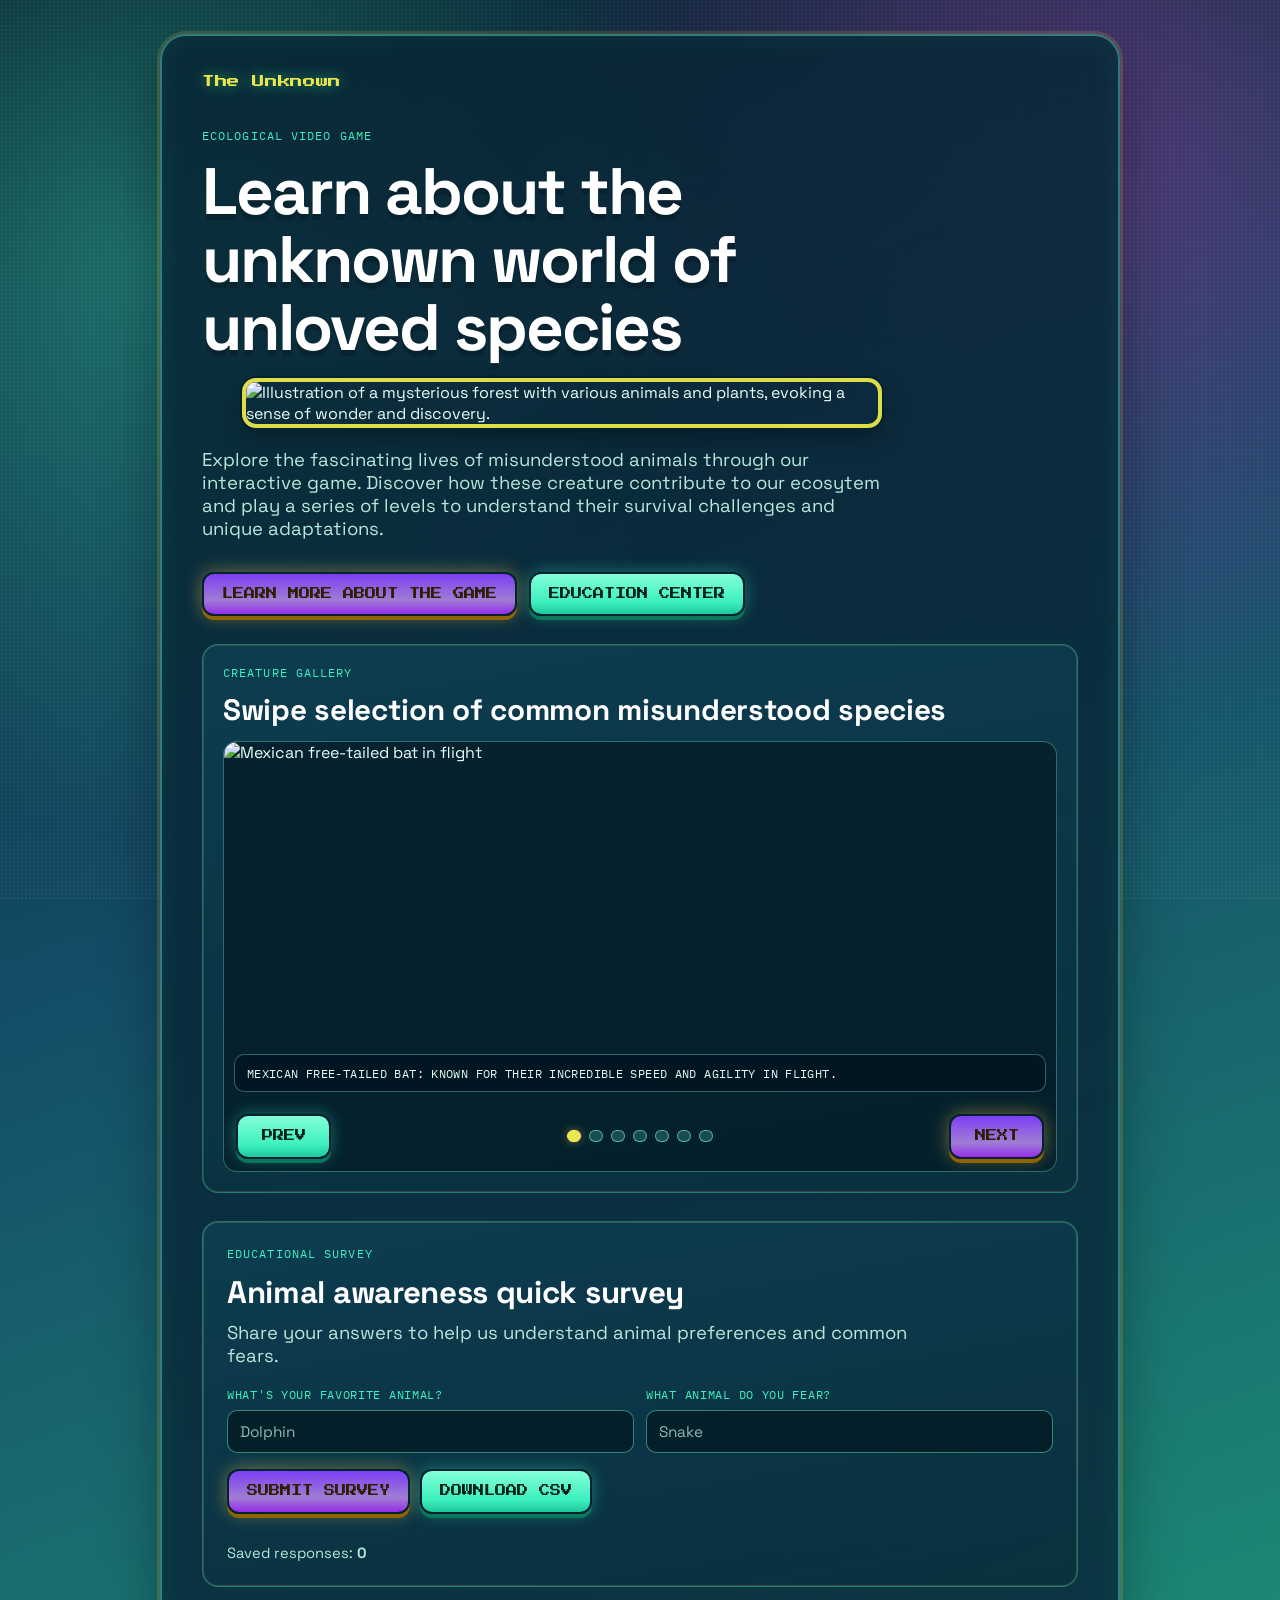
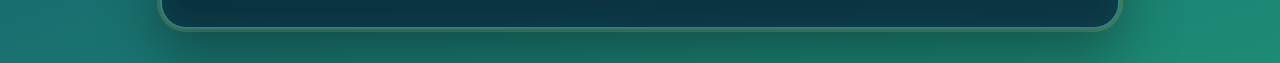
==== Project/index.html @ f9ee63fa "Set changes" ====
<!DOCTYPE html>
<html lang="en">
<head>
  <meta charset="UTF-8" />
  <meta name="viewport" content="width=device-width, initial-scale=1.0" />
  <title>Figma Style Landing</title>
  <link rel="preconnect" href="https://fonts.googleapis.com" />
  <link rel="preconnect" href="https://fonts.gstatic.com" crossorigin />
  <link href="https://fonts.googleapis.com/css2?family=Press+Start+2P&family=Space+Grotesk:wght@400;500;600;700&family=IBM+Plex+Mono:wght@400;500&display=swap" rel="stylesheet" />
  <link rel="stylesheet" href="Style.css" />
</head>
<body>
  <div class="noise"></div>
  <main class="page">
    <header class="top-bar">
      <span class="brand">The Unknown</span>
    </header>

    <section class="hero">
      <p class="eyebrow">Ecological Video Game</p>
      <h1>Learn about the unknown world of unloved species</h1>
      <figure class="hero-image">
        <img class="cover-image" src="Images/Video Game cover.png" width="600" height="350" alt="Illustration of a mysterious forest with various animals and plants, evoking a sense of wonder and discovery." />
      </figure>
      <p class="lead">
      Explore the fascinating lives of misunderstood animals through our interactive game. Discover how these creature contribute to our ecosytem and play a series of levels to understand their survival challenges and unique adaptations.
      </p>

      <div class="cta-row">
        <a class="btn btn-primary" href="Learn%20more%20about%20the%20game.html">Learn more about the game</a>
        <a class="btn btn-secondary" href="Education%20Center.html">Education Center</a>
      </div>
    </section>

    <section class="carousel" aria-label="Species image carousel">
      <div class="carousel-head">
        <p class="eyebrow">Creature Gallery</p>
        <h2>Swipe selection of common misunderstood species</h2>
      </div>

      <div class="carousel-track-wrap" id="animal-carousel" tabindex="0" aria-roledescription="carousel">
        <div class="carousel-track">
          <figure class="slide is-active">
            <img src="Images/Mexican free tailed bat.jpg" alt="Mexican free-tailed bat in flight" />
            <figcaption>Mexican free-tailed bat: Known for their incredible speed and agility in flight.</figcaption>
          </figure>
          <figure class="slide">
            <img src="Images/Jumping spider.jpeg" alt="Jumping spider" />
            <figcaption>Jumping spiders are known for their exceptional vision and agility.</figcaption>
          </figure>
          <figure class="slide">
            <img src="Images/Opposum.jpg" alt="Opossum"  />
            <figcaption>Opossums are marsupials known for their ability to play dead when threatened.</figcaption>
          </figure>
          <figure class="slide">
            <img src="Images/Rat snake.jpeg" alt="Rat snake" />
            <figcaption>Rat snakes are non-venomous and known for their agility.</figcaption>
          </figure>
          <figure class="slide">
            <img src="Images/great_white_smile_3x4.jpeg" alt="Great white shark" />
            <figcaption>Great white sharks are apex predators known for their size and power.</figcaption>
          </figure>
          <figure class="slide">
            <img class="vulture-image" src="Images/Vulture.jpg" alt="Vulture" />
            <figcaption>Vultures are scavenger birds known for their keen eyesight and ability to spot carrion from great distances.</figcaption>
          </figure>
          <figure class="slide">
            <img src="Images/Earth worms.jpg" alt="Earthworm" />
            <figcaption>Earthworms are important for soil health and are often overlooked.</figcaption>
          </figure>
        </div>

        <div class="carousel-controls">
          <button class="btn btn-secondary carousel-btn" id="prev-slide" type="button" aria-label="Previous image">Prev</button>
          <div class="carousel-dots" id="carousel-dots" aria-label="Slide selectors"></div>
          <button class="btn btn-primary carousel-btn" id="next-slide" type="button" aria-label="Next image">Next</button>
        </div>
      </div>
    </section>

   
     

    <section class="survey" aria-labelledby="survey-heading">
      <div class="survey-head">
        <p class="eyebrow">Educational Survey</p>
        <h2 id="survey-heading">Animal awareness quick survey</h2>
        <p class="lead survey-lead">
          Share your answers to help us understand animal preferences and common fears.
        </p>
      </div>

      <form id="animal-survey" class="survey-form" novalidate>
        <label class="field">
          <span>What's your favorite animal?</span>
          <input type="text" name="favoriteAnimal" placeholder="Dolphin" required />
        </label>

        <label class="field">
          <span>What animal do you fear?</span>
          <input type="text" name="fearedAnimal" placeholder="Snake" required />
        </label>

        <div class="survey-actions field-full">
          <button class="btn btn-primary" type="submit">Submit Survey</button>
          <button class="btn btn-secondary" id="download-data" type="button">Download CSV</button>
        </div>

        <p id="survey-status" class="survey-status" aria-live="polite"></p>
      </form>

      <p class="survey-count">Saved responses: <strong id="response-count">0</strong></p>
    </section>
  </main>

  <script>
    (function () {
      const form = document.getElementById("animal-survey");
      const status = document.getElementById("survey-status");
      const responseCount = document.getElementById("response-count");
      const downloadButton = document.getElementById("download-data");
      const storageKey = "animalEducationSurveyResponses";
      const carousel = document.getElementById("animal-carousel");
      const slides = Array.from(document.querySelectorAll(".slide"));
      const dotsContainer = document.getElementById("carousel-dots");
      const prevButton = document.getElementById("prev-slide");
      const nextButton = document.getElementById("next-slide");
      let currentSlide = 0;
      let autoPlay;

      function loadResponses() {
        try {
          return JSON.parse(localStorage.getItem(storageKey)) || [];
        } catch (error) {
          return [];
        }
      }

      function saveResponses(data) {
        localStorage.setItem(storageKey, JSON.stringify(data));
      }

      function updateCount() {
        responseCount.textContent = String(loadResponses().length);
      }

      function renderDots() {
        dotsContainer.innerHTML = "";
        slides.forEach((_, index) => {
          const dot = document.createElement("button");
          dot.type = "button";
          dot.className = "carousel-dot";
          dot.setAttribute("aria-label", `Go to slide ${index + 1}`);
          dot.addEventListener("click", () => showSlide(index));
          dotsContainer.appendChild(dot);
        });
      }

      function showSlide(index) {
        currentSlide = (index + slides.length) % slides.length;
        slides.forEach((slide, slideIndex) => {
          slide.classList.toggle("is-active", slideIndex === currentSlide);
        });

        const dots = dotsContainer.querySelectorAll(".carousel-dot");
        dots.forEach((dot, dotIndex) => {
          dot.classList.toggle("is-active", dotIndex === currentSlide);
        });
      }

      function startAutoPlay() {
        autoPlay = setInterval(() => {
          showSlide(currentSlide + 1);
        }, 4000);
      }

      function stopAutoPlay() {
        clearInterval(autoPlay);
      }

      function toCsv(rows) {
        const headers = ["timestamp", "favoriteAnimal", "fearedAnimal"];
        const csvRows = [headers.join(",")];

        rows.forEach((row) => {
          const values = headers.map((header) => {
            const value = row[header] || "";
            return `"${String(value).replaceAll('"', '""')}"`;
          });
          csvRows.push(values.join(","));
        });

        return csvRows.join("\n");
      }

      form.addEventListener("submit", (event) => {
        event.preventDefault();

        if (!form.checkValidity()) {
          status.textContent = "Please complete all required fields before submitting.";
          return;
        }

        const formData = new FormData(form);
        const entry = {
          timestamp: new Date().toISOString(),
          favoriteAnimal: formData.get("favoriteAnimal"),
          fearedAnimal: formData.get("fearedAnimal")
        };

        const responses = loadResponses();
        responses.push(entry);
        saveResponses(responses);
        form.reset();
        updateCount();
        status.textContent = "Survey submitted successfully. Thanks for sharing.";
      });

      downloadButton.addEventListener("click", () => {
        const responses = loadResponses();

        if (!responses.length) {
          status.textContent = "No responses yet to download.";
          return;
        }

        const blob = new Blob([toCsv(responses)], { type: "text/csv;charset=utf-8;" });
        const url = URL.createObjectURL(blob);
        const link = document.createElement("a");
        link.href = url;
        link.download = "animal-survey-responses.csv";
        document.body.appendChild(link);
        link.click();
        link.remove();
        URL.revokeObjectURL(url);
      });

      prevButton.addEventListener("click", () => {
        showSlide(currentSlide - 1);
      });

      nextButton.addEventListener("click", () => {
        showSlide(currentSlide + 1);
      });

      carousel.addEventListener("mouseenter", stopAutoPlay);
      carousel.addEventListener("mouseleave", startAutoPlay);
      carousel.addEventListener("focusin", stopAutoPlay);
      carousel.addEventListener("focusout", startAutoPlay);
      carousel.addEventListener("keydown", (event) => {
        if (event.key === "ArrowLeft") {
          showSlide(currentSlide - 1);
        }
        if (event.key === "ArrowRight") {
          showSlide(currentSlide + 1);
        }
      });

      renderDots();
      showSlide(0);
      startAutoPlay();

      updateCount();
    })();
  </script>

</body>
</html>
---- Project/Style.css ----
:root {
  --bg-1: #041927;
  --bg-2: #144d68;
  --bg-3: #1d8b75;
  --panel: rgba(8, 36, 52, 0.88);
  --panel-soft: rgba(12, 57, 72, 0.8);
  --line: rgba(114, 255, 220, 0.38);
  --ink: #e9fff8;
  --muted: #b6e8d9;
  --primary: #ebe64b;
  --secondary: #3df0bf;
  --danger: #ff6b6b;
  --radius-lg: 26px;
  --radius-md: 16px;
}

* {
  box-sizing: border-box;
}

html,
body {
  margin: 0;
  min-height: 100%;
}

body {
  font-family: "Space Grotesk", "Trebuchet MS", sans-serif;
  color: var(--ink);
  background:
    radial-gradient(circle at 12% 16%, rgba(61, 240, 191, 0.35), transparent 32%),
    radial-gradient(circle at 84% 10%, rgba(186, 56, 186, 0.38), transparent 30%),
    linear-gradient(160deg, var(--bg-1) 0%, var(--bg-2) 48%, var(--bg-3) 100%);
  display: grid;
  place-items: center;
  padding: 34px 16px;
  overflow-x: hidden;
}

.noise {
  position: fixed;
  inset: 0;
  background:
    radial-gradient(circle, rgba(255, 255, 255, 0.2) 1px, transparent 1.2px),
    repeating-linear-gradient(
      to right,
      rgba(114, 255, 220, 0.07) 0,
      rgba(114, 255, 220, 0.07) 1px,
      transparent 1px,
      transparent 30px
    ),
    repeating-linear-gradient(
      to bottom,
      rgba(114, 255, 220, 0.06) 0,
      rgba(114, 255, 220, 0.06) 1px,
      transparent 1px,
      transparent 30px
    );
  background-size: 4px 4px, 100% 100%, 100% 100%;
  opacity: 0.32;
  animation: stars-drift 16s linear infinite;
  pointer-events: none;
}

.page {
  width: min(960px, 100%);
  background: linear-gradient(155deg, var(--panel) 0%, rgba(10, 47, 63, 0.93) 100%);
  border: 2px solid var(--line);
  border-radius: var(--radius-lg);
  box-shadow:
    0 0 0 3px rgba(247, 201, 72, 0.16),
    0 28px 60px rgba(0, 0, 0, 0.35),
    inset 0 0 30px rgba(61, 240, 191, 0.08);
  padding: clamp(20px, 4vw, 40px);
  position: relative;
  overflow: hidden;
  animation: pop-in 680ms cubic-bezier(0.2, 0.8, 0.2, 1) both;
}

.page::before {
  content: "";
  position: absolute;
  inset: 0;
  background: linear-gradient(115deg, transparent 15%, rgba(247, 201, 72, 0.12) 48%, transparent 82%);
  transform: translateX(-120%);
  animation: shine-sweep 8s ease-in-out infinite;
  pointer-events: none;
}

.top-bar {
  display: flex;
  justify-content: space-between;
  align-items: center;
  margin-bottom: 40px;
}

.brand {
  font-family: "Press Start 2P", "IBM Plex Mono", monospace;
  font-size: clamp(0.6rem, 1.6vw, 0.78rem);
  letter-spacing: 0.05em;
  color: var(--primary);
  text-shadow: 0 0 14px rgb(47, 165, 114);
}

.ghost-link {
  color: var(--secondary);
  text-decoration: none;
  font-size: 0.88rem;
  font-family: "IBM Plex Mono", monospace;
  border: 1px solid rgba(61, 240, 191, 0.45);
  border-radius: 999px;
  padding: 6px 12px;
  transition: transform 160ms ease, box-shadow 160ms ease;
}

.ghost-link:hover {
  transform: translateY(-2px);
  box-shadow: 0 0 12px rgba(61, 240, 191, 0.45);
}

.hero {
  max-width: 720px;
}

.cover-image {
  border: 4px solid rgba(235, 230, 75, 0.95);
  border-radius: 14px;
  box-shadow: 0 0 0 2px rgba(2, 33, 48, 0.9), 0 10px 24px rgba(0, 0, 0, 0.3);
}

.eyebrow {
  margin: 0 0 14px;
  font-family: "IBM Plex Mono", monospace;
  font-size: 0.76rem;
  letter-spacing: 0.09em;
  text-transform: uppercase;
  color: var(--secondary);
}

h1 {
  margin: 0;
  line-height: 1.04;
  font-size: clamp(2.2rem, 6vw, 4.1rem);
  letter-spacing: -0.03em;
  max-width: 14ch;
  color: #ffffff;
  text-shadow: 0 6px 0 rgba(0, 0, 0, 0.18);
}

.lead {
  margin: 20px 0 0;
  max-width: 58ch;
  font-size: clamp(1rem, 1.9vw, 1.16rem);
  color: var(--muted);
}

.cta-row {
  margin-top: 32px;
  display: flex;
  flex-wrap: wrap;
  gap: 12px;
}

.carousel {
  margin-top: 28px;
  background: linear-gradient(170deg, rgba(13, 62, 82, 0.95), rgba(10, 48, 62, 0.9));
  border: 1px solid rgba(61, 240, 191, 0.36);
  border-radius: var(--radius-md);
  padding: clamp(14px, 2vw, 20px);
  box-shadow: inset 0 0 0 1px rgba(247, 201, 72, 0.16);
}

.carousel-head h2 {
  margin: 0;
  line-height: 1.1;
  letter-spacing: -0.01em;
  font-size: clamp(1.25rem, 2.6vw, 1.85rem);
  color: #ffffff;
}

.carousel-track-wrap {
  margin-top: 14px;
  border-radius: 14px;
  border: 1px solid rgba(114, 255, 220, 0.35);
  background: rgba(4, 30, 41, 0.82);
  overflow: hidden;
}

.carousel-track {
  position: relative;
  min-height: clamp(220px, 40vw, 360px);
}

.slide {
  position: absolute;
  inset: 0;
  margin: 0;
  opacity: 0;
  transform: scale(1.02);
  transition: opacity 320ms ease, transform 320ms ease;
  pointer-events: none;
}

.slide.is-active {
  opacity: 1;
  transform: scale(1);
  pointer-events: auto;
}

.slide img {
  width: 100%;
  height: 100%;
  object-fit: cover;
  display: block;
  filter: saturate(1.08) contrast(1.03);
}

.slide img.vulture-image {
  height: 84%;
  object-position: center top;
}

.slide figcaption {
  position: absolute;
  left: 10px;
  right: 10px;
  bottom: 10px;
  margin: 0;
  padding: 10px 12px;
  border-radius: 10px;
  border: 1px solid rgba(114, 255, 220, 0.35);
  background: rgba(2, 20, 31, 0.78);
  color: #dffff4;
  font-family: "IBM Plex Mono", monospace;
  font-size: clamp(0.65rem, 1.8vw, 0.78rem);
  letter-spacing: 0.03em;
  text-transform: uppercase;
}

.carousel-controls {
  display: flex;
  align-items: center;
  justify-content: space-between;
  gap: 10px;
  padding: 12px;
}

.carousel-btn {
  min-width: 95px;
}

.carousel-dots {
  display: flex;
  align-items: center;
  justify-content: center;
  gap: 8px;
}

.carousel-dot {
  width: 12px;
  height: 12px;
  border-radius: 999px;
  border: 1px solid rgba(114, 255, 220, 0.6);
  background: rgba(114, 255, 220, 0.2);
  cursor: pointer;
  transition: transform 120ms ease, background 120ms ease, box-shadow 120ms ease;
}

.carousel-dot:hover {
  transform: scale(1.1);
}

.carousel-dot.is-active {
  background: var(--primary);
  border-color: #ffe587;
  box-shadow: 0 0 10px rgba(247, 201, 72, 0.45);
}

.btn {
  display: inline-flex;
  align-items: center;
  justify-content: center;
  border: 2px solid #032130;
  border-radius: 12px;
  padding: 12px 18px;
  font-family: "Press Start 2P", "IBM Plex Mono", monospace;
  font-size: clamp(0.58rem, 1.7vw, 0.7rem);
  line-height: 1.5;
  text-transform: uppercase;
  text-decoration: none;
  cursor: pointer;
  transition: transform 90ms linear, box-shadow 140ms ease, filter 140ms ease;
}

.btn:active {
  transform: translateY(3px);
}

.btn-primary {
  color: #2b2000;
  background: linear-gradient(180deg, #7d3ef3 0%, #a07dd4 65%, #942de9 100%);
  box-shadow: 0 4px 0 #8e6500, 0 0 18px rgba(247, 201, 72, 0.45);
}

.btn-secondary {
  color: #022219;
  background: linear-gradient(180deg, #83ffd9 0%, #3df0bf 70%, #20c89b 100%);
  box-shadow: 0 4px 0 #09795d, 0 0 16px rgba(61, 240, 191, 0.38);
}

.btn:hover {
  transform: translateY(-2px) scale(1.01);
  filter: saturate(1.06);
}

.stats-grid {
  margin-top: 36px;
  display: grid;
  grid-template-columns: repeat(3, minmax(0, 1fr));
  gap: 12px;
}

.stat-card {
  background: linear-gradient(160deg, rgba(13, 62, 82, 0.84), var(--panel-soft));
  border: 1px solid rgba(114, 255, 220, 0.35);
  border-radius: var(--radius-md);
  padding: 16px 14px;
  animation: float-card 3.8s ease-in-out infinite;
}

.stat-card:nth-child(2) {
  animation-delay: 0.22s;
}

.stat-card:nth-child(3) {
  animation-delay: 0.46s;
}

.stat-label {
  margin: 0;
  color: var(--muted);
  font-size: 0.78rem;
  text-transform: uppercase;
  letter-spacing: 0.06em;
  font-family: "IBM Plex Mono", monospace;
}

.stat-value {
  margin: 8px 0 0;
  font-size: clamp(1.25rem, 3vw, 1.75rem);
  font-weight: 700;
  color: #ffffff;
}

.survey {
  margin-top: 28px;
  background: linear-gradient(170deg, rgba(13, 62, 82, 0.95), rgba(10, 48, 62, 0.9));
  border: 1px solid rgba(61, 240, 191, 0.36);
  border-radius: var(--radius-md);
  padding: clamp(16px, 2.2vw, 24px);
  box-shadow: inset 0 0 0 1px rgba(247, 201, 72, 0.2);
}

.survey-head h2 {
  margin: 0;
  line-height: 1.1;
  letter-spacing: -0.01em;
  font-size: clamp(1.3rem, 2.8vw, 1.95rem);
  max-width: 26ch;
  color: #ffffff;
}

.survey-lead {
  margin-top: 12px;
}

.survey-form {
  margin-top: 20px;
  display: grid;
  grid-template-columns: repeat(2, minmax(0, 1fr));
  gap: 12px;
}

.field {
  display: grid;
  gap: 8px;
}

.field span {
  font-family: "IBM Plex Mono", monospace;
  font-size: 0.74rem;
  color: var(--secondary);
  text-transform: uppercase;
  letter-spacing: 0.06em;
}

.field input,
.field select,
.field textarea {
  width: 100%;
  border: 1px solid rgba(114, 255, 220, 0.45);
  border-radius: 10px;
  background: rgba(4, 30, 41, 0.94);
  color: #dffff4;
  font-family: "Space Grotesk", "Trebuchet MS", sans-serif;
  font-size: 0.96rem;
  padding: 11px 12px;
  transition: box-shadow 150ms ease, border-color 150ms ease;
}

.field input::placeholder,
.field textarea::placeholder {
  color: rgba(182, 232, 217, 0.76);
}

.field textarea {
  resize: vertical;
  min-height: 110px;
}

.field input:focus,
.field select:focus,
.field textarea:focus {
  outline: none;
  border-color: var(--primary);
  box-shadow: 0 0 0 2px rgba(247, 201, 72, 0.24), 0 0 14px rgba(247, 201, 72, 0.18);
}

.field-full {
  grid-column: 1 / -1;
}

.survey-actions {
  display: flex;
  flex-wrap: wrap;
  gap: 10px;
  margin-top: 4px;
}

.survey-status {
  margin: 4px 0 0;
  color: var(--primary);
  font-size: 0.93rem;
}

.survey-count {
  margin: 14px 0 0;
  color: var(--muted);
  font-size: 0.92rem;
}

@keyframes pop-in {
  from {
    opacity: 0;
    transform: translateY(14px) scale(0.985);
  }
  to {
    opacity: 1;
    transform: translateY(0) scale(1);
  }
}

@keyframes stars-drift {
  from {
    background-position: 0 0, 0 0, 0 0;
  }
  to {
    background-position: 24px 24px, 0 0, 0 0;
  }
}

@keyframes float-card {
  0%,
  100% {
    transform: translateY(0);
  }
  50% {
    transform: translateY(-6px);
  }
}

@keyframes shine-sweep {
  0%,
  20% {
    transform: translateX(-120%);
  }
  35%,
  65% {
    transform: translateX(120%);
  }
  100% {
    transform: translateX(120%);
  }
}

@media (max-width: 760px) {
  .page {
    border-radius: 20px;
  }

  .top-bar {
    margin-bottom: 26px;
  }

  .stats-grid {
    grid-template-columns: 1fr;
  }

  .survey-form {
    grid-template-columns: 1fr;
  }

  .carousel-controls {
    flex-wrap: wrap;
  }

  .carousel-btn {
    min-width: 0;
    width: calc(50% - 5px);
  }

  .carousel-dots {
    width: 100%;
    order: 3;
  }

  .btn {
    width: 100%;
  }
}

.education-page {
  border-width: 1px;
  box-shadow:
    0 16px 40px rgba(0, 0, 0, 0.24),
    inset 0 0 14px rgba(61, 240, 191, 0.08);
}

.education-page::before {
  opacity: 0.55;
  animation-duration: 12s;
}

.education-top-bar {
  margin-bottom: 26px;
}

.education-brand {
  font-family: "Space Grotesk", "Trebuchet MS", sans-serif;
  font-size: clamp(1rem, 1.9vw, 1.2rem);
  letter-spacing: 0.02em;
  text-shadow: none;
}

.education-hero h1 {
  max-width: 18ch;
  font-size: clamp(2rem, 5vw, 3.2rem);
  text-shadow: none;
}

.learn-page .bat-highlight {
  color: #ffffff;
}

.education-grid {
  margin-top: 28px;
  display: grid;
  grid-template-columns: repeat(3, minmax(0, 1fr));
  gap: 12px;
}

.education-card {
  background: linear-gradient(165deg, rgba(13, 62, 82, 0.82), rgba(10, 48, 62, 0.78));
  border: 1px solid rgba(114, 255, 220, 0.28);
  border-radius: 14px;
  padding: 16px;
  transition: transform 180ms ease, border-color 180ms ease, box-shadow 180ms ease;
}

.education-card h2 {
  margin: 0;
  font-size: 1.14rem;
}

.education-card p {
  margin: 10px 0 0;
  color: var(--muted);
  line-height: 1.5;
}

.education-card:hover {
  transform: translateY(-3px);
  border-color: rgba(235, 230, 75, 0.48);
  box-shadow: 0 10px 24px rgba(0, 0, 0, 0.22);
}

.education-quiz {
  margin-top: 22px;
  padding: 18px;
  background: rgba(4, 30, 41, 0.72);
  border: 1px solid rgba(114, 255, 220, 0.32);
  border-radius: 14px;
}

.education-quiz h2 {
  margin: 0;
  font-size: 1.45rem;
}

.education-quiz p {
  margin: 10px 0 0;
  color: var(--muted);
}

.quiz-options {
  margin-top: 14px;
  display: grid;
  gap: 10px;
}

.education-quiz .btn {
  width: 100%;
  font-family: "Space Grotesk", "Trebuchet MS", sans-serif;
  font-size: 0.92rem;
  line-height: 1.25;
  text-transform: none;
  letter-spacing: 0.01em;
}

.quiz-option.is-right {
  background: linear-gradient(180deg, #83ffd9 0%, #53edc3 75%, #2ecc9e 100%);
  color: #04281f;
}

.quiz-option.is-wrong {
  background: linear-gradient(180deg, #ff9c9c 0%, #ff7d7d 75%, #ff6b6b 100%);
  color: #3f0505;
}

.quiz-status {
  min-height: 1.35em;
  margin-top: 12px;
  color: var(--primary);
}

@media (max-width: 760px) {
  .education-grid {
    grid-template-columns: 1fr;
  }
}
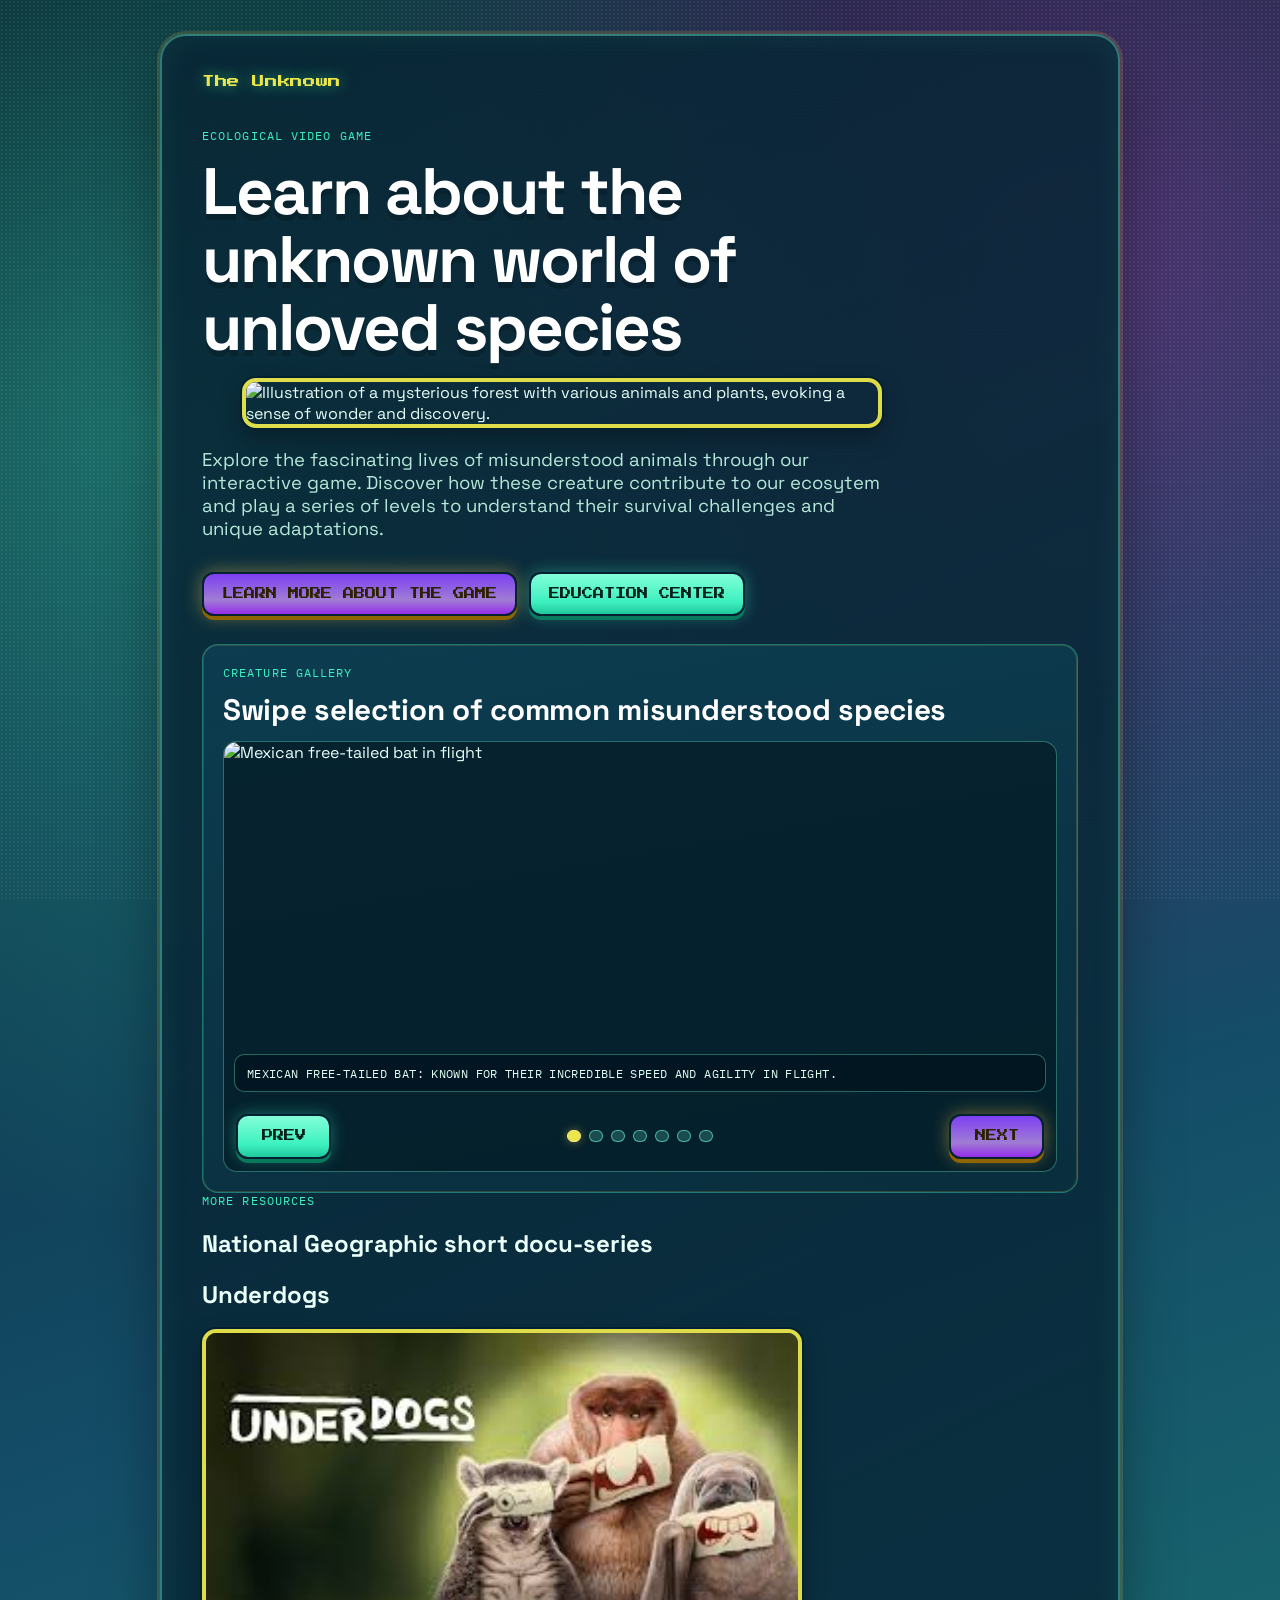
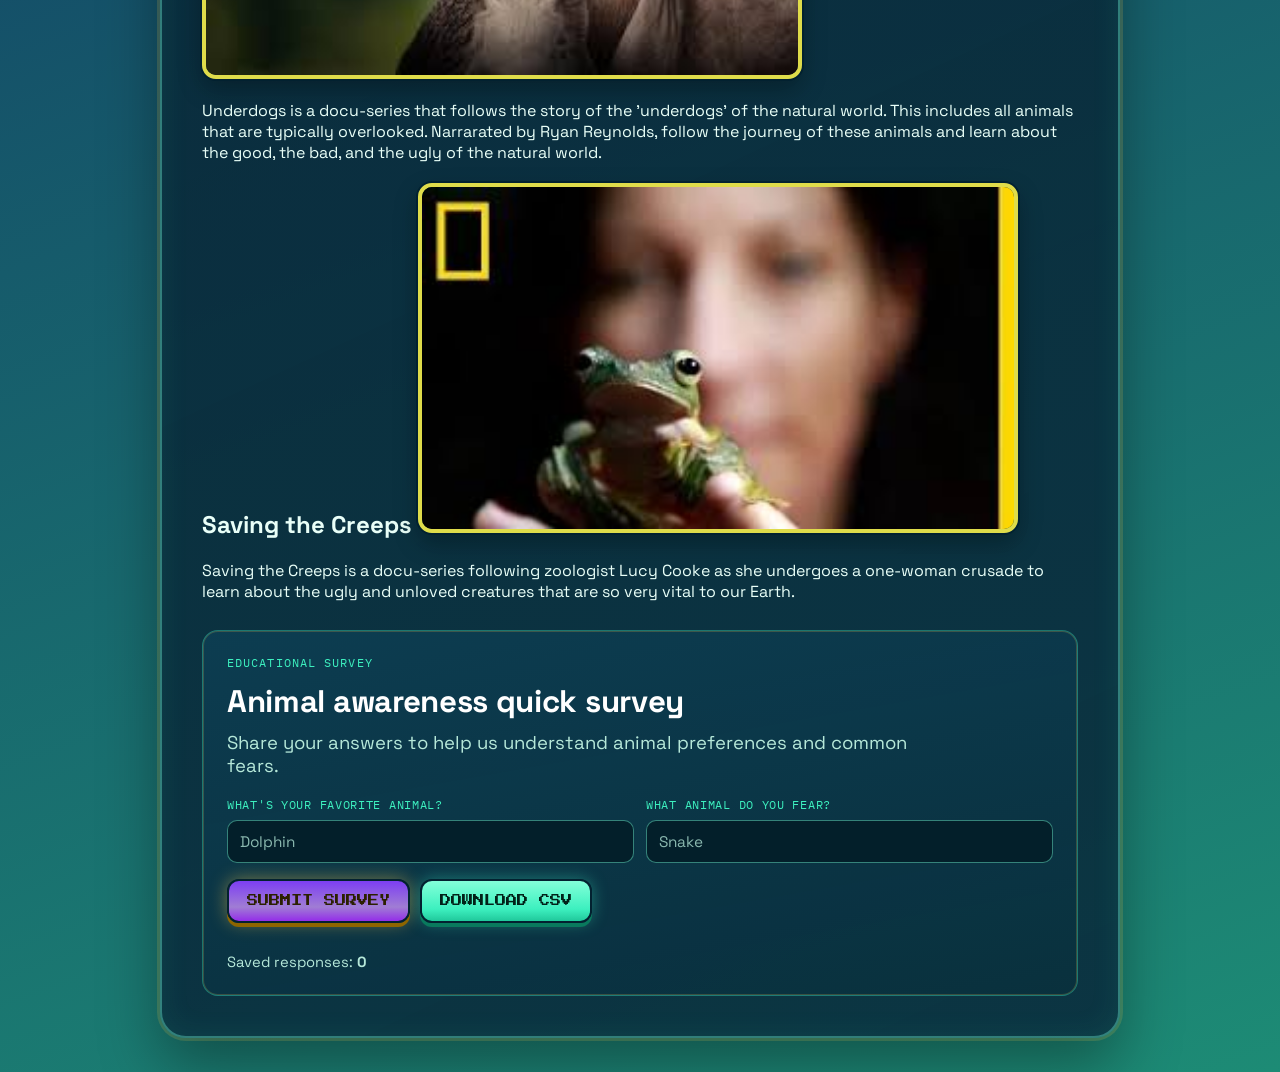
==== commit 75271d7a: "Save changes" ====
--- a/Project/index.html
+++ b/Project/index.html
@@ -78,7 +78,28 @@
       </div>
     </section>
 
-   
+   <section class="More Reseources" aria-labelledby="resources-heading">
+      <div class="resources-head">
+        <p class="eyebrow">More Resources</p>
+        <h2 id="resources-heading">National Geographic short docu-series</h2>
+
+        <h2> Underdogs</h2>
+        <img class="cover-image" src="Images/Underdogs.jpeg" width="600" height="350" alt="Illustration of a mysterious forest with various animals and plants, evoking a sense of wonder and discovery." />
+        <p>Underdogs is a docu-series that follows the story of the 'underdogs' of the natural world. This includes all animals that are typically overlooked. 
+          Narrarated by Ryan Reynolds, follow the journey of these animals and learn about the good, the bad, and the ugly of the natural world.
+        </p>
+
+        <h2> Saving the Creeps
+          <img class="cover-image" src="Images/Saving the creeps.jpeg" width="600" height="350" alt="Illustration of a mysterious forest with various animals and plants, evoking a sense of wonder and discovery." />
+        </h2>
+          <p>Saving the Creeps is a docu-series following zoologist Lucy Cooke as she undergoes a one-woman crusade to learn about the ugly and unloved creatures that are so very vital to our Earth. </p>
+
+
+      </div>
+
+    
+      
+
      
 
     <section class="survey" aria-labelledby="survey-heading">
--- a/Project/Style.css
+++ b/Project/Style.css
@@ -569,6 +569,10 @@
   gap: 12px;
 }
 
+.learn-page .learn-grid {
+  grid-template-columns: 1fr;
+}
+
 .education-card {
   background: linear-gradient(165deg, rgba(13, 62, 82, 0.82), rgba(10, 48, 62, 0.78));
   border: 1px solid rgba(114, 255, 220, 0.28);
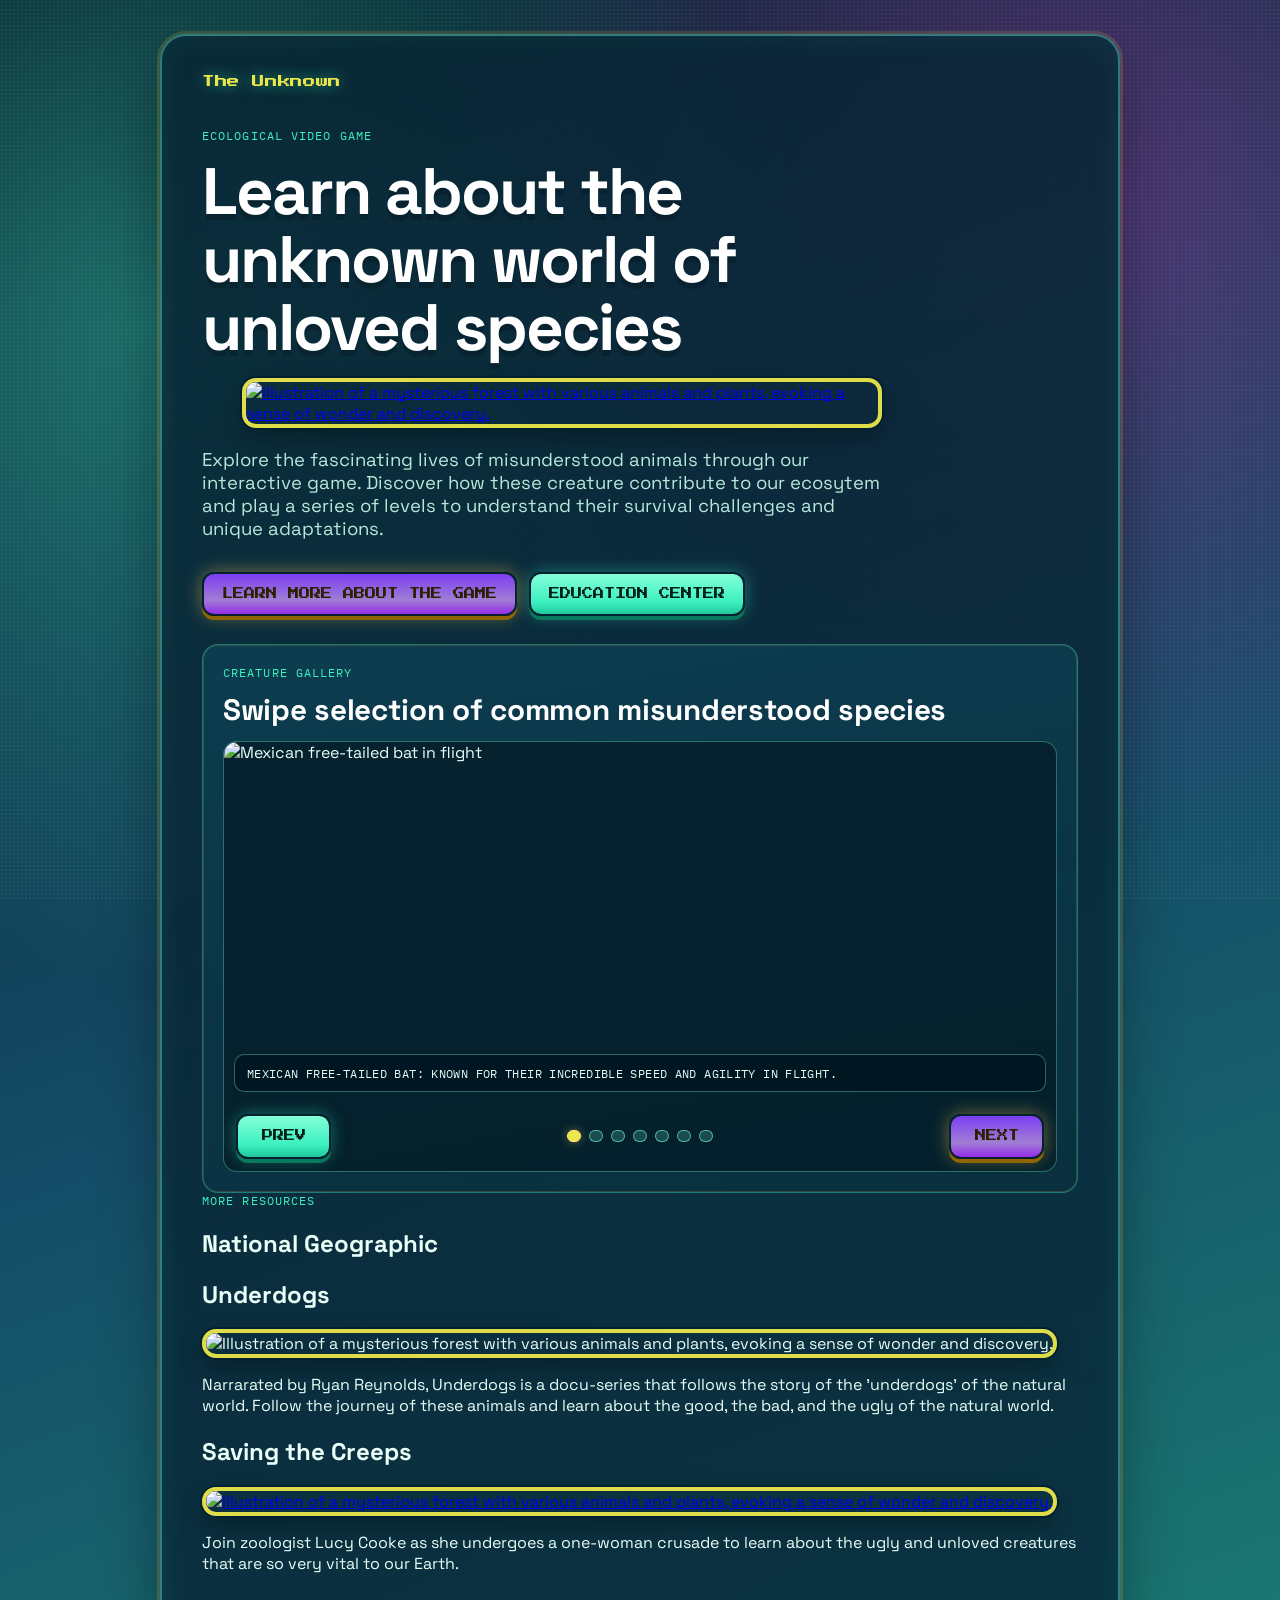
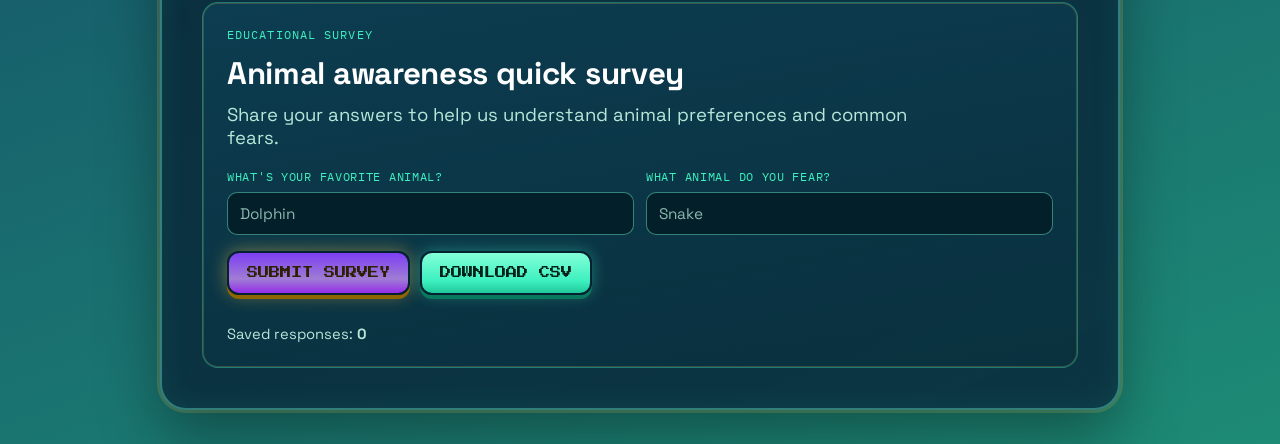
==== commit 924356c1: "changes" ====
--- a/Project/index.html
+++ b/Project/index.html
@@ -3,7 +3,7 @@
 <head>
   <meta charset="UTF-8" />
   <meta name="viewport" content="width=device-width, initial-scale=1.0" />
-  <title>Figma Style Landing</title>
+  <title>The Unknown</title>
   <link rel="preconnect" href="https://fonts.googleapis.com" />
   <link rel="preconnect" href="https://fonts.gstatic.com" crossorigin />
   <link href="https://fonts.googleapis.com/css2?family=Press+Start+2P&family=Space+Grotesk:wght@400;500;600;700&family=IBM+Plex+Mono:wght@400;500&display=swap" rel="stylesheet" />
@@ -17,10 +17,12 @@
     </header>
 
     <section class="hero">
-      <p class="eyebrow">Ecological Video Game</p>
+      <p class="eyebrow">Ecological video Game</p>
       <h1>Learn about the unknown world of unloved species</h1>
       <figure class="hero-image">
-        <img class="cover-image" src="Images/Video Game cover.png" width="600" height="350" alt="Illustration of a mysterious forest with various animals and plants, evoking a sense of wonder and discovery." />
+        <a href="Learn%20more%20about%20the%20game.html" aria-label="Learn more about the game">
+          <img class="cover-image" src="Images/Video Game cover.png" width="600" height="350" alt="Illustration of a mysterious forest with various animals and plants, evoking a sense of wonder and discovery." />
+        </a>
       </figure>
       <p class="lead">
       Explore the fascinating lives of misunderstood animals through our interactive game. Discover how these creature contribute to our ecosytem and play a series of levels to understand their survival challenges and unique adaptations.
@@ -81,18 +83,21 @@
    <section class="More Reseources" aria-labelledby="resources-heading">
       <div class="resources-head">
         <p class="eyebrow">More Resources</p>
-        <h2 id="resources-heading">National Geographic short docu-series</h2>
+        <h2 id="resources-heading">National Geographic</h2>
 
         <h2> Underdogs</h2>
-        <img class="cover-image" src="Images/Underdogs.jpeg" width="600" height="350" alt="Illustration of a mysterious forest with various animals and plants, evoking a sense of wonder and discovery." />
-        <p>Underdogs is a docu-series that follows the story of the 'underdogs' of the natural world. This includes all animals that are typically overlooked. 
-          Narrarated by Ryan Reynolds, follow the journey of these animals and learn about the good, the bad, and the ugly of the natural world.
+        <img class="cover-image" src="Images/The underdogs.jpg" width="600" height="350" alt="Illustration of a mysterious forest with various animals and plants, evoking a sense of wonder and discovery." />
+        <p>
+          Narrarated by Ryan Reynolds, Underdogs is a docu-series that follows the story of the 'underdogs' of the natural world. Follow the journey of these animals and learn about the good, the bad, and the ugly of the natural world.
         </p>
 
-        <h2> Saving the Creeps
-          <img class="cover-image" src="Images/Saving the creeps.jpeg" width="600" height="350" alt="Illustration of a mysterious forest with various animals and plants, evoking a sense of wonder and discovery." />
+        <h2>
+           Saving the Creeps
         </h2>
-          <p>Saving the Creeps is a docu-series following zoologist Lucy Cooke as she undergoes a one-woman crusade to learn about the ugly and unloved creatures that are so very vital to our Earth. </p>
+        <a href="https://www.youtube.com/watch?v=tR8O80iVtWo" target="_blank" rel="noopener noreferrer" aria-label="Watch Saving the Creeps on YouTube">
+          <img class="cover-image" src="Images/Saving the creeps.jpg" width="600" height="350" alt="Illustration of a mysterious forest with various animals and plants, evoking a sense of wonder and discovery." />
+        </a>
+        <p>Join zoologist Lucy Cooke as she undergoes a one-woman crusade to learn about the ugly and unloved creatures that are so very vital to our Earth. </p>
 
 
       </div>
@@ -114,12 +119,12 @@
       <form id="animal-survey" class="survey-form" novalidate>
         <label class="field">
           <span>What's your favorite animal?</span>
-          <input type="text" name="favoriteAnimal" placeholder="Dolphin" required />
+          <input type="text" name="FavoriteAnimal" placeholder="Dolphin" required />
         </label>
 
         <label class="field">
           <span>What animal do you fear?</span>
-          <input type="text" name="fearedAnimal" placeholder="Snake" required />
+          <input type="text" name="FearedAnimal" placeholder="Snake" required />
         </label>
 
         <div class="survey-actions field-full">
